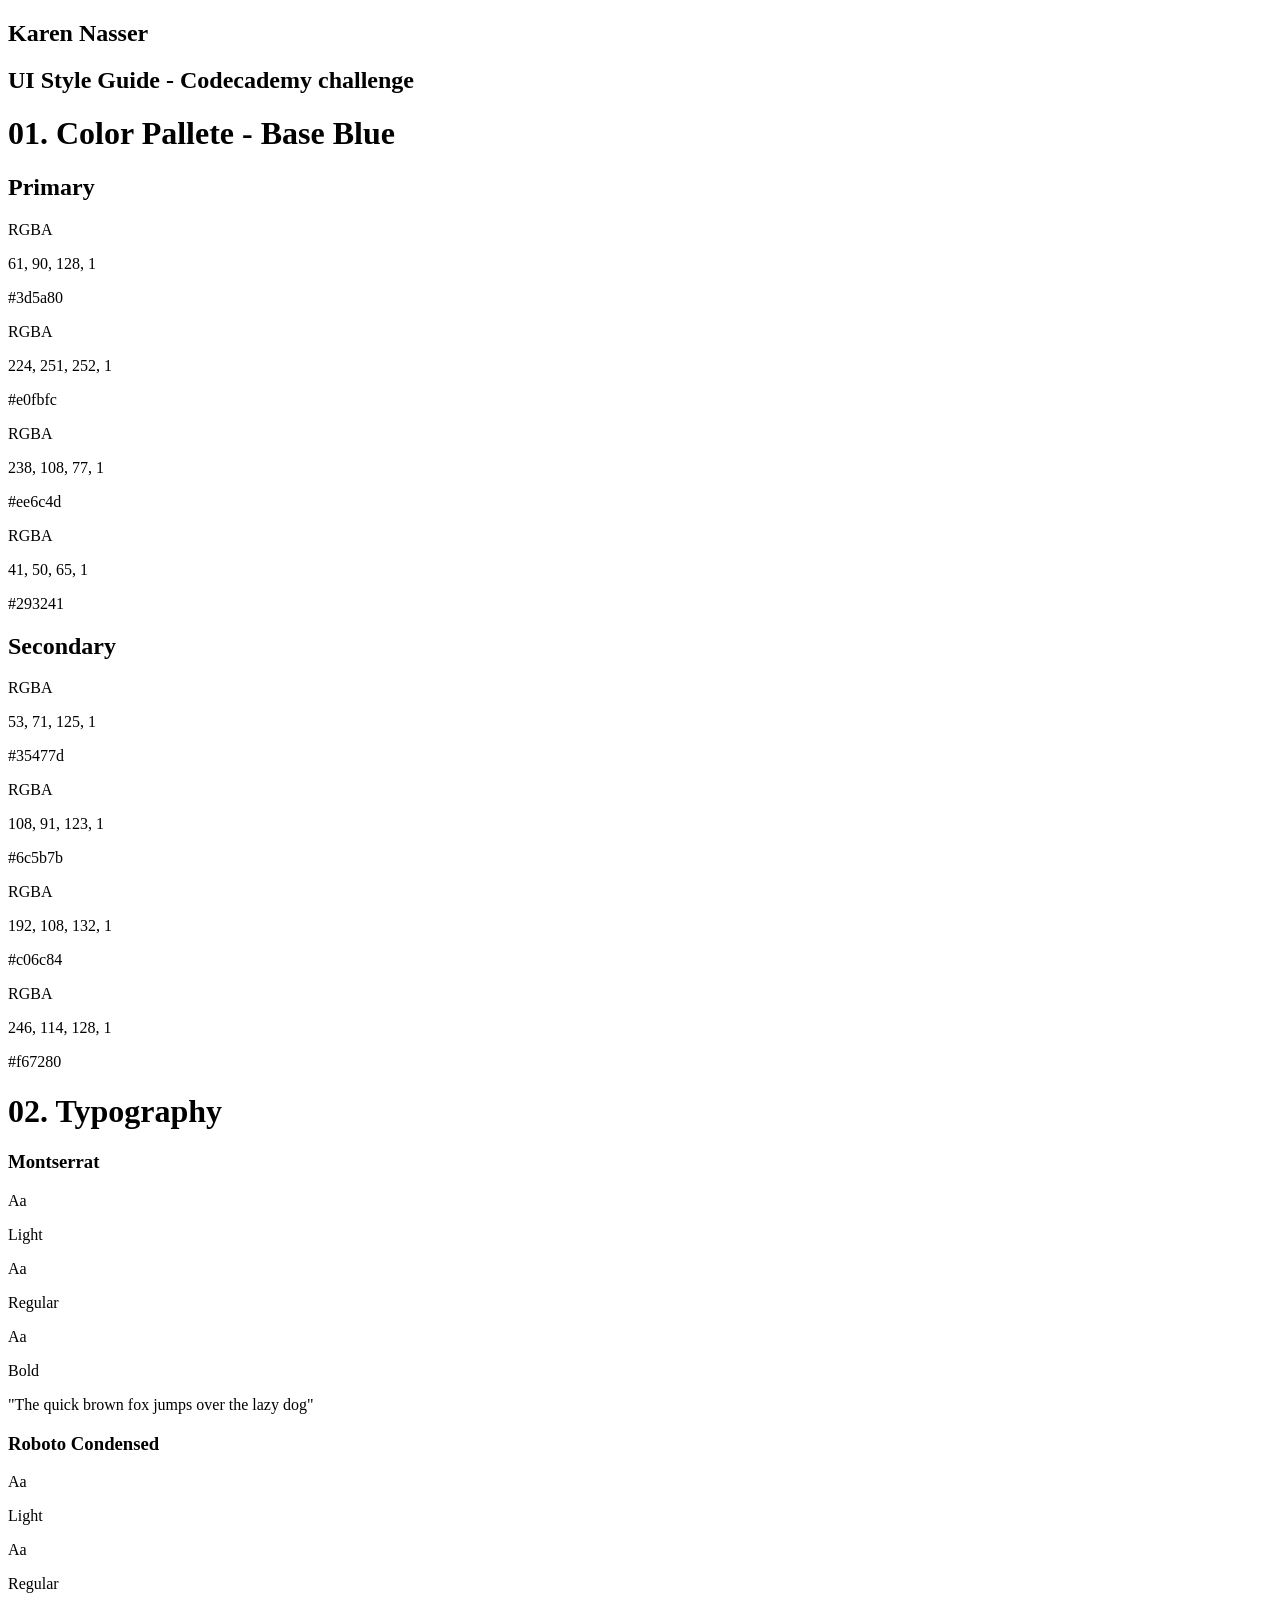
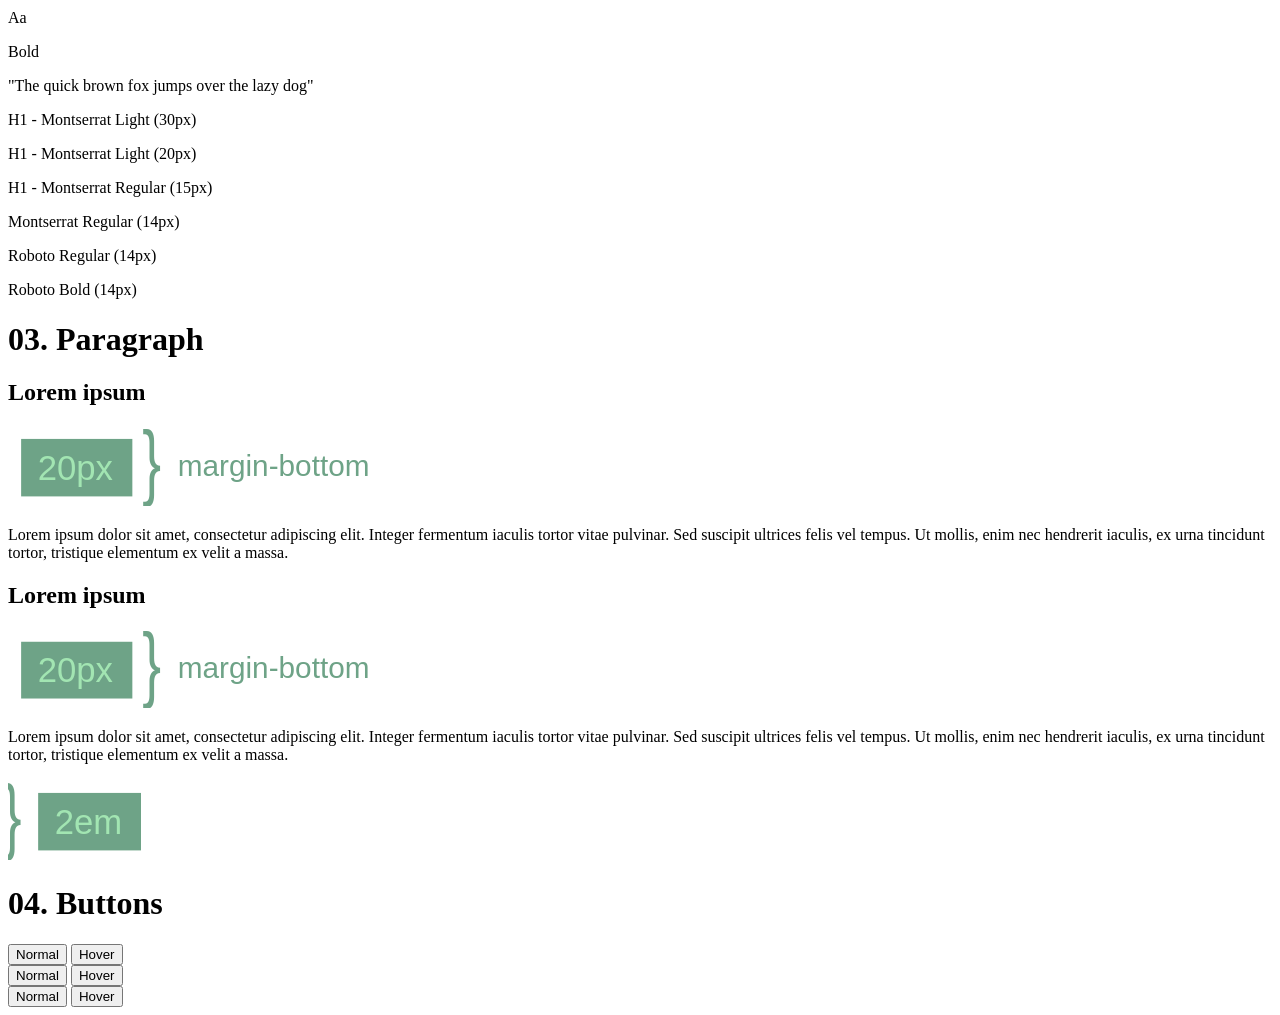
==== 04  - Codecademy_Style Guide/index.html @ e482174a "CSS/HTML base and style guide project" ====
<!DOCTYPE html>

<html lang="pt-PT">

<head>
    <meta charset="UTF-8" />
    <title>
        Website Style Guide
    </title>
    <link rel="stylesheet" type="text/css" href="/reset.css" />
    <link rel="stylesheet" type="text/css" href="/styles.css" />
    <link href="https://fonts.googleapis.com/css?family=Poppins:300,400,500,600&display=swap" rel="stylesheet">
    <link href="https://fonts.googleapis.com/css?family=Shadows+Into+Light+Two&display=swap" rel="stylesheet">
    <link href="https://fonts.googleapis.com/css?family=Montserrat:300,500,700&display=swap" rel="stylesheet">
    <link href="https://fonts.googleapis.com/css?family=Roboto:300,400,700&display=swap" rel="stylesheet">

</head>

<body>

    <!--HEADER-->
    <header>
        <nav>
            <h1>Karen Nasser</h1>
            <h2> UI Style Guide - Codecademy challenge</h2>
        </nav>
    </header>

    <!--MAIN-->
    <main>
        <div id="row1">
        <div id="container-color">
            <h1>01. Color Pallete - Base Blue</h1>
            <div class="column-colors">
                <div class="column1">
                    <h2>Primary</h2>
                    <div class="colors color1-col1">
                    <div class="overlay">
                        <p>RGBA</p>
                        <p>61, 90, 128, 1</p>
                        <p>#3d5a80</p>
                    </div>
                    </div>
                    <div class="color2-col1">
                        <div class="overlay">
                            <p>RGBA</p>
                            <p>224, 251, 252, 1</p>
                            <p>#e0fbfc</p>
                        </div>
                    </div>
                    <div class="colors color3-col1">
                        <div class="overlay">
                            <p>RGBA</p>
                            <p>238, 108, 77, 1</p>
                            <p>#ee6c4d</p>
                        </div>
                    </div>
                    <div class="colors color4-col1">
                        <div class="overlay">
                            <p>RGBA</p>
                            <p>41, 50, 65, 1</p>
                            <p>#293241</p>
                        </div>
                    </div>
                </div>
                <div class="column2">
                    <h2>Secondary</h2>
                    <div class="colors color1-col2">
                        <div class="overlay">
                            <p>RGBA</p>
                            <p>53, 71, 125, 1</p>
                            <p>#35477d</p>
                        </div>
                    </div>
                    <div class="colors color2-col2">
                        <div class="overlay">
                            <p>RGBA</p>
                            <p>108, 91, 123, 1</p>
                            <p>#6c5b7b</p>
                        </div>
                    </div>
                    <div class="colors color3-col2">
                        <div class="overlay">
                            <p>RGBA</p>
                            <p>192, 108, 132, 1</p>
                            <p>#c06c84</p>
                        </div>
                    </div>
                    <div class="colors color4-col2">
                        <div class="overlay">
                            <p>RGBA</p>
                            <p>246, 114, 128, 1</p>
                            <p>#f67280</p>
                        </div>
                    </div>
                </div>
            </div>
        </div>


        <div id="container-typography">
            <h1>02. Typography</h1>

            <div class="type1">
                <h3>Montserrat</h3>

                <div class="fonts">

                    <div class="fcontainer-m">
                        <p class="light-m">Aa</p>
                        <p class="fs-m">Light</p>
                    </div>

                    <div class="fcontainer-m">
                        <p class="regular-m">Aa</p>
                        <p class="fs-m">Regular</p>
                    </div>

                    <div class="fcontainer-m">
                        <p class="bold-m">Aa</p>
                        <p class="fs-m">Bold</p>
                    </div>

                </div>

                <p class="sentence-m">"The quick brown fox jumps over the lazy dog"</p>
            </div>

            <div class="type2">
                <h3 class="roboto">Roboto Condensed</h3>
                <div class="fonts">

                    <div class="fcontainer-r">
                        <p class="light-r">Aa</p>
                        <p class="fs-r">Light</p>
                    </div>

                    <div class="fcontainer-r">
                        <p class="regular-r">Aa</p>
                        <p class="fs-r">Regular</p>
                    </div>

                    <div class="fcontainer-r">
                        <p class="bold-r">Aa</p>
                        <p class="fs-r">Bold</p>
                    </div>
                </div>
                <p class="sentence-r">"The quick brown fox jumps over the lazy dog"</p>
            </div>

            <div class="sizes">
                <div class="headers">
                    <p class="h1-size">H1 - Montserrat Light (30px)</p>
                    <p class="h2-size">H1 - Montserrat Light (20px)</p>
                    <p class="h3-size">H1 - Montserrat Regular (15px)</p>
                </div>
                <p class="sm-regular">Montserrat Regular (14px)</p>
                <p class="sr-regular">Roboto Regular (14px)</p>
                <p class="sr-bold">Roboto Bold (14px)</p>
            </div>
        </div>


        <div id="container-paragraph">
            <h1>03. Paragraph</h1>

            <h2 class="title-p">Lorem ipsum</h2>
            <img class="icon1" src="ASSETS/margin-bottom.svg" alt="margin-bottom">
            <p class="paragraph-p">Lorem ipsum dolor sit amet, consectetur adipiscing elit. Integer fermentum iaculis
                tortor vitae pulvinar. Sed suscipit ultrices felis vel tempus. Ut mollis, enim nec hendrerit iaculis, ex
                urna tincidunt tortor, tristique elementum ex velit a massa.</p>

            <h2 class="title-p">Lorem ipsum</h2>
            <img class="icon2" src="ASSETS/margin-bottom.svg" alt="margin-bottom">
            <p class="paragraph-p">Lorem ipsum dolor sit amet, consectetur adipiscing elit. Integer fermentum iaculis
                tortor vitae pulvinar. Sed suscipit ultrices felis vel tempus. Ut mollis, enim nec hendrerit iaculis, ex
                urna tincidunt tortor, tristique elementum ex velit a massa.</p>
            <img class="icon3" src="ASSETS/line-height.svg" alt="margin-bottom">
        </div>


        <div id="container-buttons">
            <h1>04. Buttons</h1>
            <div class="buttons">
                <div class="buttons1">
                    <button class="ba-normal">Normal</button>
                    <button class="ba-hover">Hover</button>
                </div>

                <div class="buttons2">
                    <button class="bb-normal">Normal</button>
                    <button class="bb-hover">Hover</button>
                </div>

                <div class="buttons3">
                    <button class="bc-normal">Normal</button>
                    <button class="bc-hover">Hover</button>
                </div>
            </div>
        </div>
    </div>

    <div id="row2">
        <div id="container-form">










    </div>



    </main>

    <footer id="footer">

    </footer>
    <script src="/myscript.js"></script>
</body>

</html>
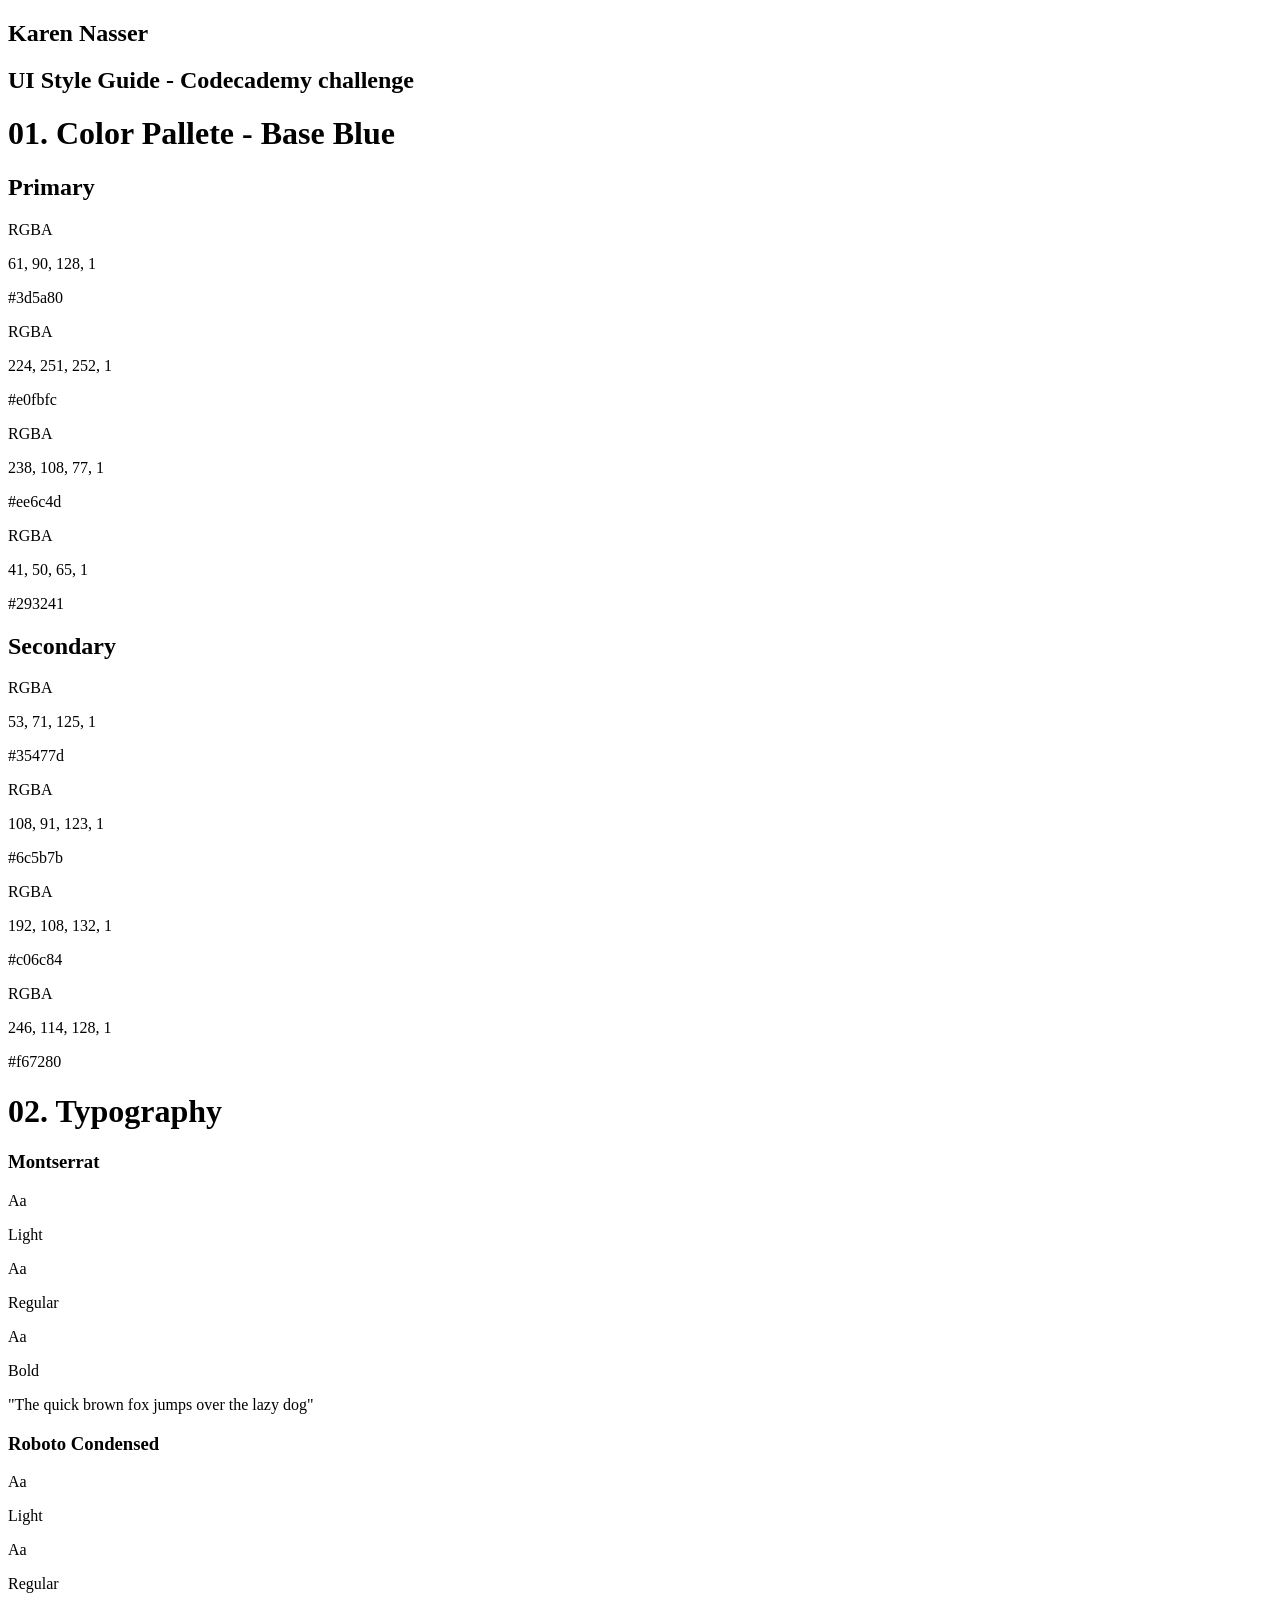
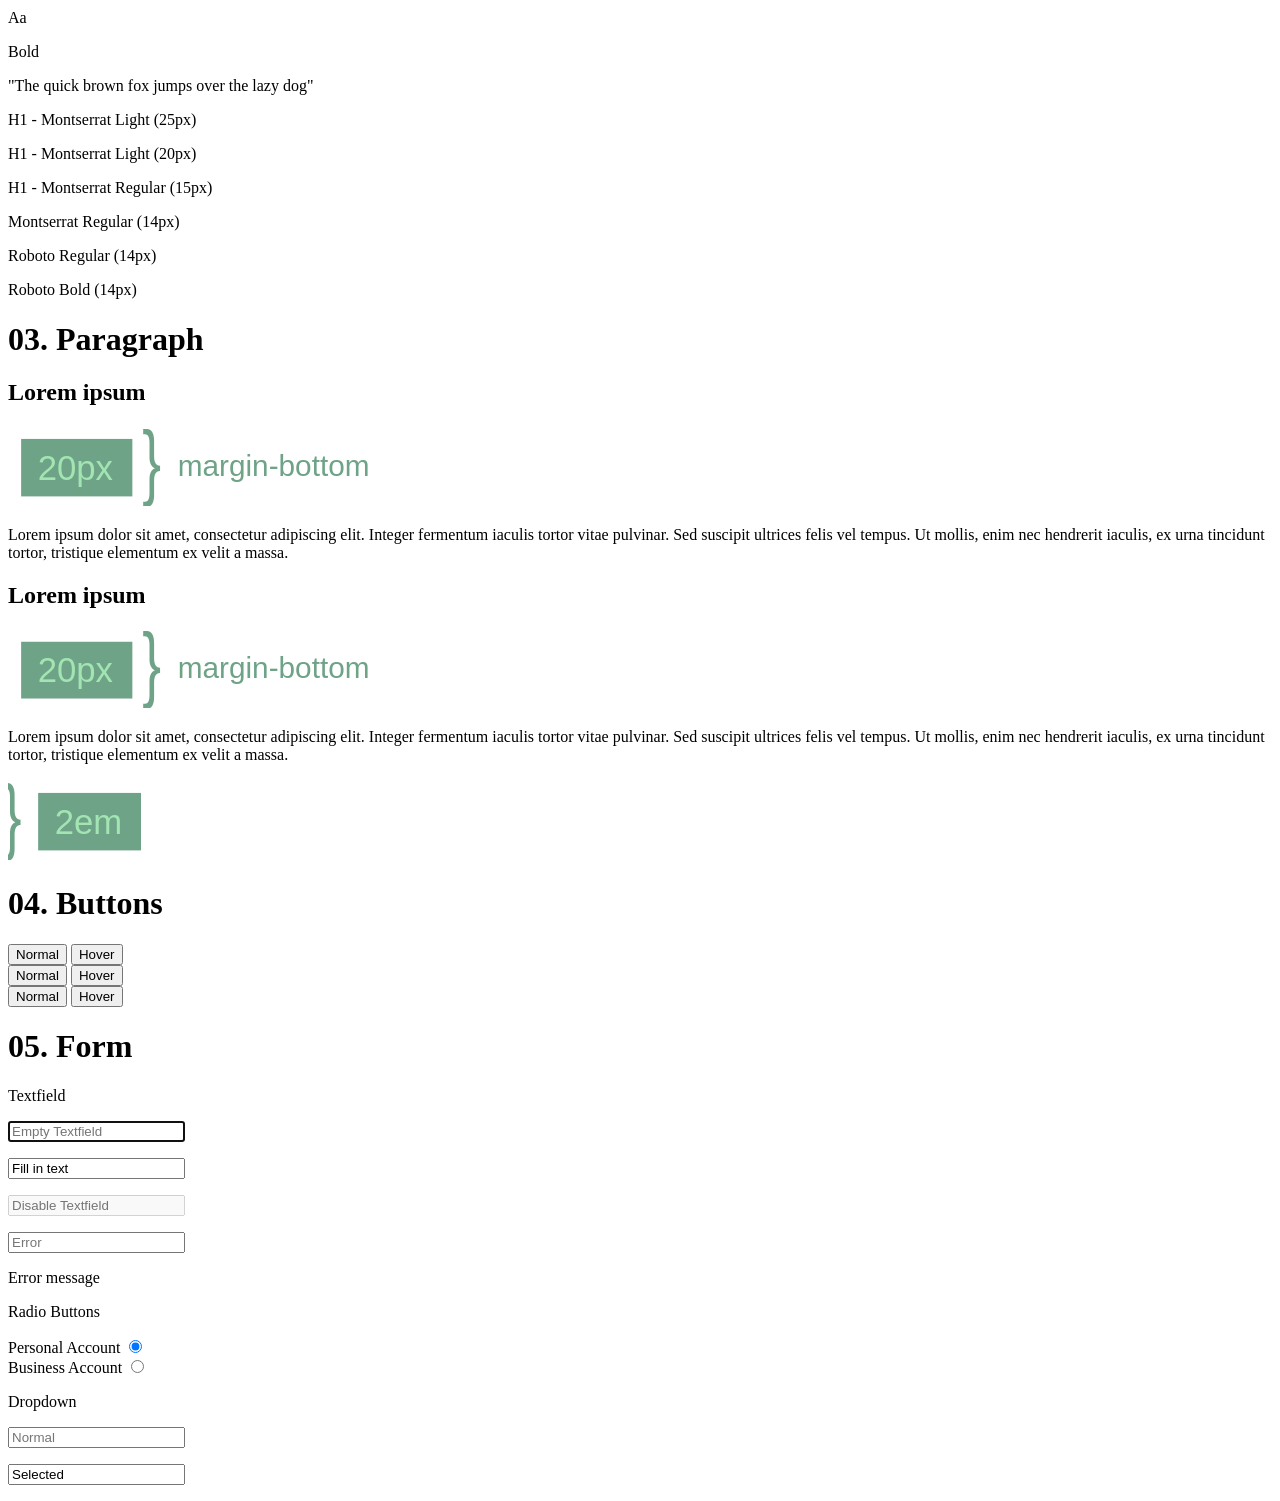
==== commit 5b29a937: "form section" ====
--- a/04  - Codecademy_Style Guide/index.html
+++ b/04  - Codecademy_Style Guide/index.html
@@ -28,18 +28,18 @@
 
     <!--MAIN-->
     <main>
-        <div id="row1">
+
         <div id="container-color">
             <h1>01. Color Pallete - Base Blue</h1>
             <div class="column-colors">
                 <div class="column1">
                     <h2>Primary</h2>
                     <div class="colors color1-col1">
-                    <div class="overlay">
-                        <p>RGBA</p>
-                        <p>61, 90, 128, 1</p>
-                        <p>#3d5a80</p>
-                    </div>
+                        <div class="overlay">
+                            <p>RGBA</p>
+                            <p>61, 90, 128, 1</p>
+                            <p>#3d5a80</p>
+                        </div>
                     </div>
                     <div class="color2-col1">
                         <div class="overlay">
@@ -150,7 +150,7 @@
 
             <div class="sizes">
                 <div class="headers">
-                    <p class="h1-size">H1 - Montserrat Light (30px)</p>
+                    <p class="h1-size">H1 - Montserrat Light (25px)</p>
                     <p class="h2-size">H1 - Montserrat Light (20px)</p>
                     <p class="h3-size">H1 - Montserrat Regular (15px)</p>
                 </div>
@@ -166,14 +166,18 @@
 
             <h2 class="title-p">Lorem ipsum</h2>
             <img class="icon1" src="ASSETS/margin-bottom.svg" alt="margin-bottom">
-            <p class="paragraph-p">Lorem ipsum dolor sit amet, consectetur adipiscing elit. Integer fermentum iaculis
-                tortor vitae pulvinar. Sed suscipit ultrices felis vel tempus. Ut mollis, enim nec hendrerit iaculis, ex
+            <p class="paragraph-p">Lorem ipsum dolor sit amet, consectetur adipiscing elit. Integer fermentum
+                iaculis
+                tortor vitae pulvinar. Sed suscipit ultrices felis vel tempus. Ut mollis, enim nec hendrerit
+                iaculis, ex
                 urna tincidunt tortor, tristique elementum ex velit a massa.</p>
 
             <h2 class="title-p">Lorem ipsum</h2>
             <img class="icon2" src="ASSETS/margin-bottom.svg" alt="margin-bottom">
-            <p class="paragraph-p">Lorem ipsum dolor sit amet, consectetur adipiscing elit. Integer fermentum iaculis
-                tortor vitae pulvinar. Sed suscipit ultrices felis vel tempus. Ut mollis, enim nec hendrerit iaculis, ex
+            <p class="paragraph-p">Lorem ipsum dolor sit amet, consectetur adipiscing elit. Integer fermentum
+                iaculis
+                tortor vitae pulvinar. Sed suscipit ultrices felis vel tempus. Ut mollis, enim nec hendrerit
+                iaculis, ex
                 urna tincidunt tortor, tristique elementum ex velit a massa.</p>
             <img class="icon3" src="ASSETS/line-height.svg" alt="margin-bottom">
         </div>
@@ -198,21 +202,87 @@
                 </div>
             </div>
         </div>
-    </div>
-
-    <div id="row2">
+
+
         <div id="container-form">
-
-
-
-
-
-
-
-
-
-
-    </div>
+            <form id="f1" onsubmit="" method="post">
+                <h1>05. Form</h1>
+                <div class="forms">
+
+                    <div class="text-field">
+                        <p class="h1-text">Textfield</p>
+
+                        <p class="form-text"><input type="text" name="text1" autofocus placeholder="Empty Textfield" />
+                        </p>
+
+                        <p class="form-text"><input type="text" name="text2" autofocus value="Fill in text" /></p>
+
+                        <p class="form-text"><input type="text" name="text3" autofocus disabled
+                                placeholder="Disable Textfield" /></p>
+
+                        <p class="form-text-error"><input class="error" type="text" name="text4" autofocus
+                                placeholder="Error" />
+                            <p class="message">Error message</p>
+                        </p>
+                    </div>
+
+                    <div class="radio-dropdown">
+                        <p class="h1-text">Radio Buttons</p>
+                        <div class="radio-button">
+
+
+                            <label class="container"> Personal Account <input type="radio" name="account"
+                                    value="personal" checked /><span class="checkmark"></span>
+                            </label>
+
+                            <br>
+
+                            <label class="container"> Business Account <input type="radio" name="account"
+                                    value="business" /><span class="checkmark"></span>
+                            </label>
+
+                        </div>
+                        <p class="h1-text">Dropdown</p>
+                        <div class="dropdown">
+                            <p><input list="dropdown" type="text" name="dropdown" autofocus tabindex="1"
+                                    placeholder="Normal" /> </p>
+                            <datalist id="dropdown">
+                                <option value=""></option>
+                                <option value="1"></option>
+                                <option value="2"></option>
+                                <option value="3"></option>
+                                <option value="4"></option>
+                                <option value="5"></option>
+                            </datalist>
+
+                            <p><input list="dropdown" type="text" name="dropdown" autofocus tabindex="1"
+                                    value="Selected" /> </p>
+                            <datalist id="dropdown">
+                                <option value=""></option>
+                                <option value="1"></option>
+                                <option value="2"></option>
+                                <option value="3"></option>
+                                <option value="4"></option>
+                                <option value="5"></option>
+                            </datalist>
+                        </div>
+
+                    </div>
+            </form>
+        </div>
+
+
+
+
+
+
+
+
+
+
+
+
+        </div>
 
 
 
